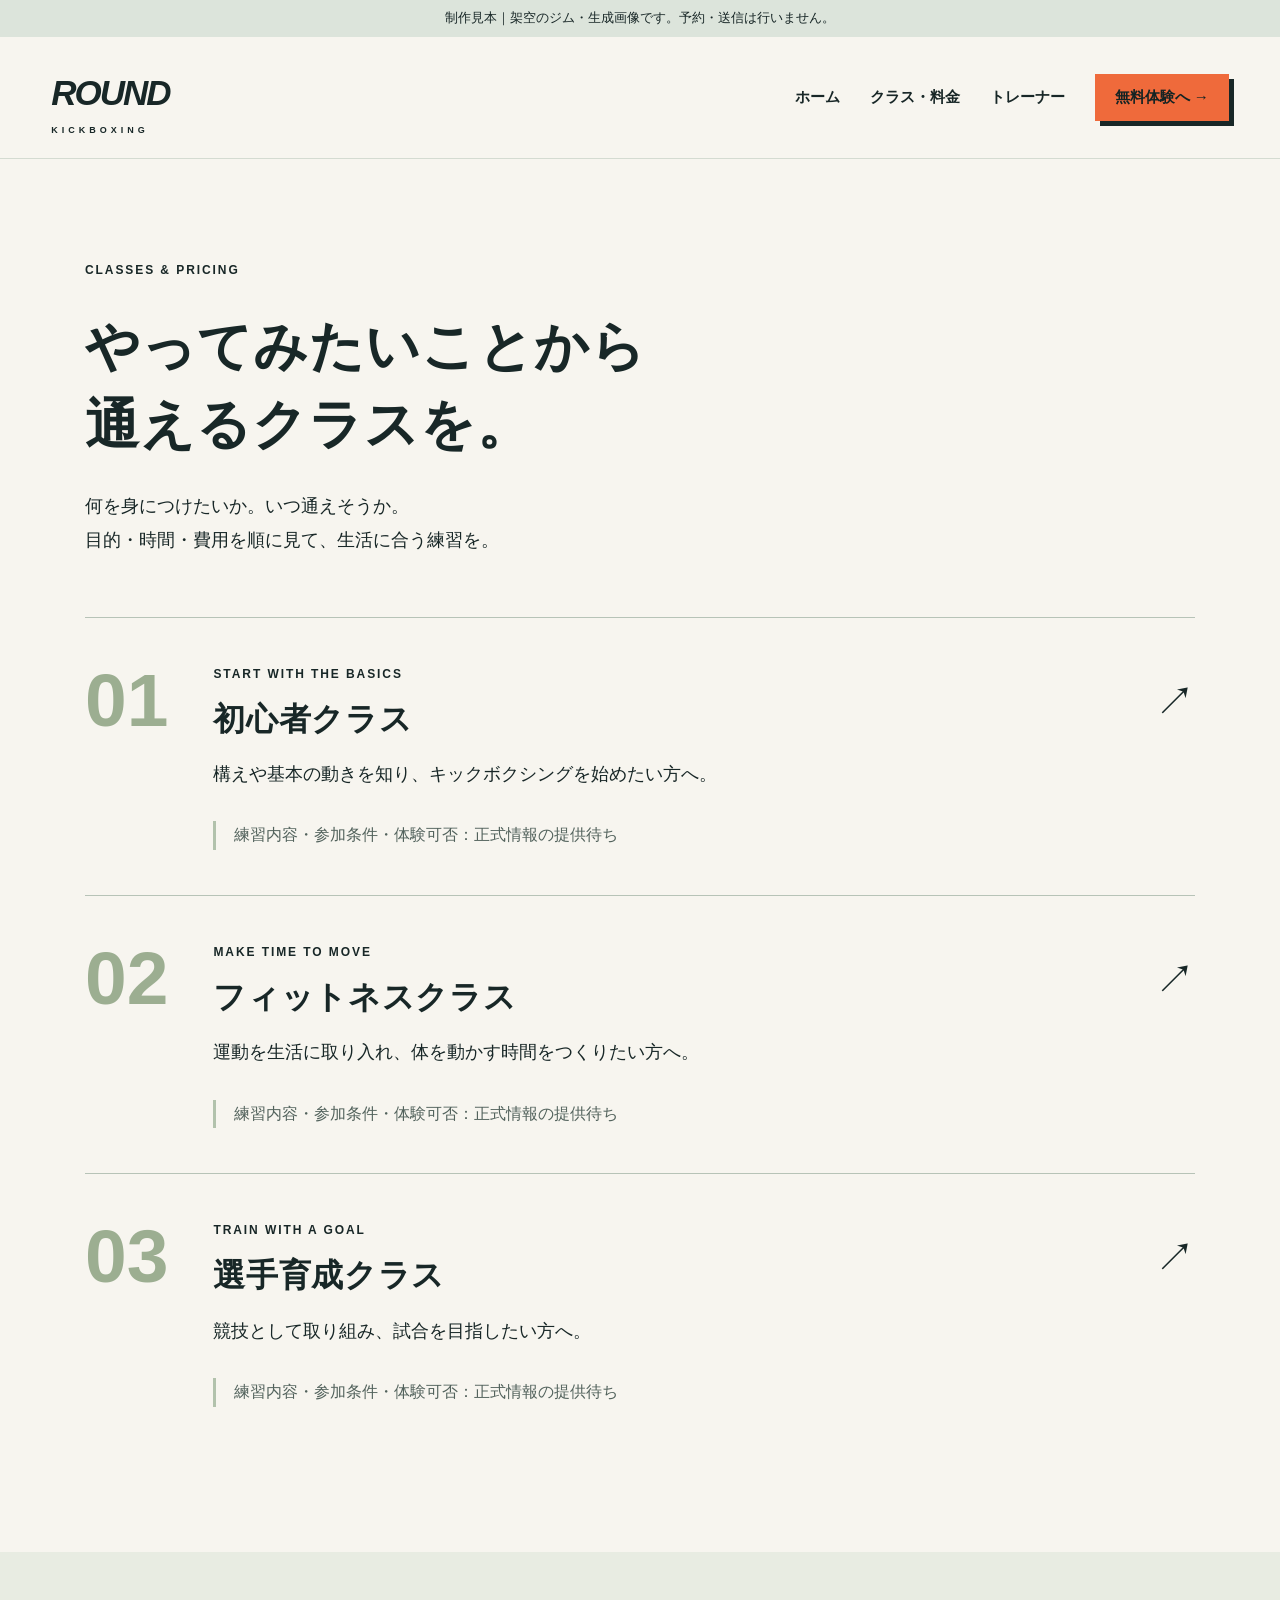
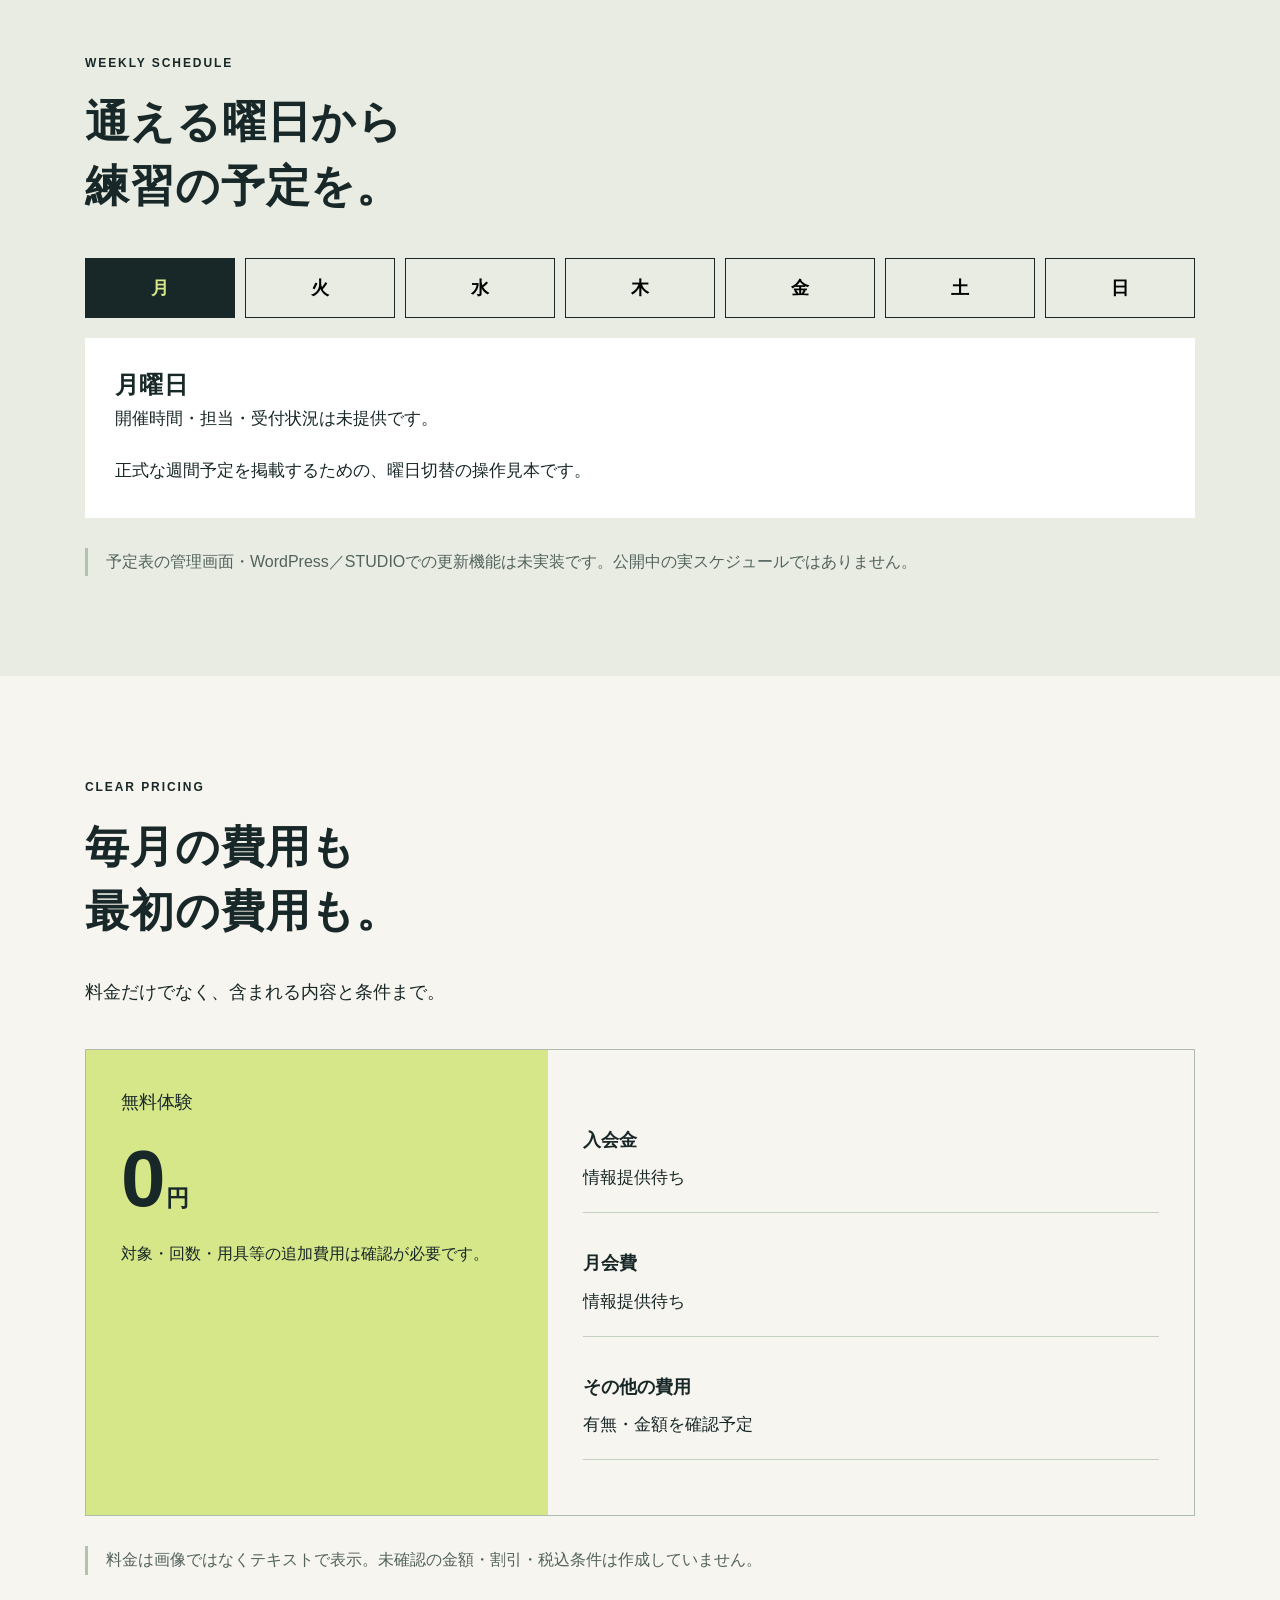
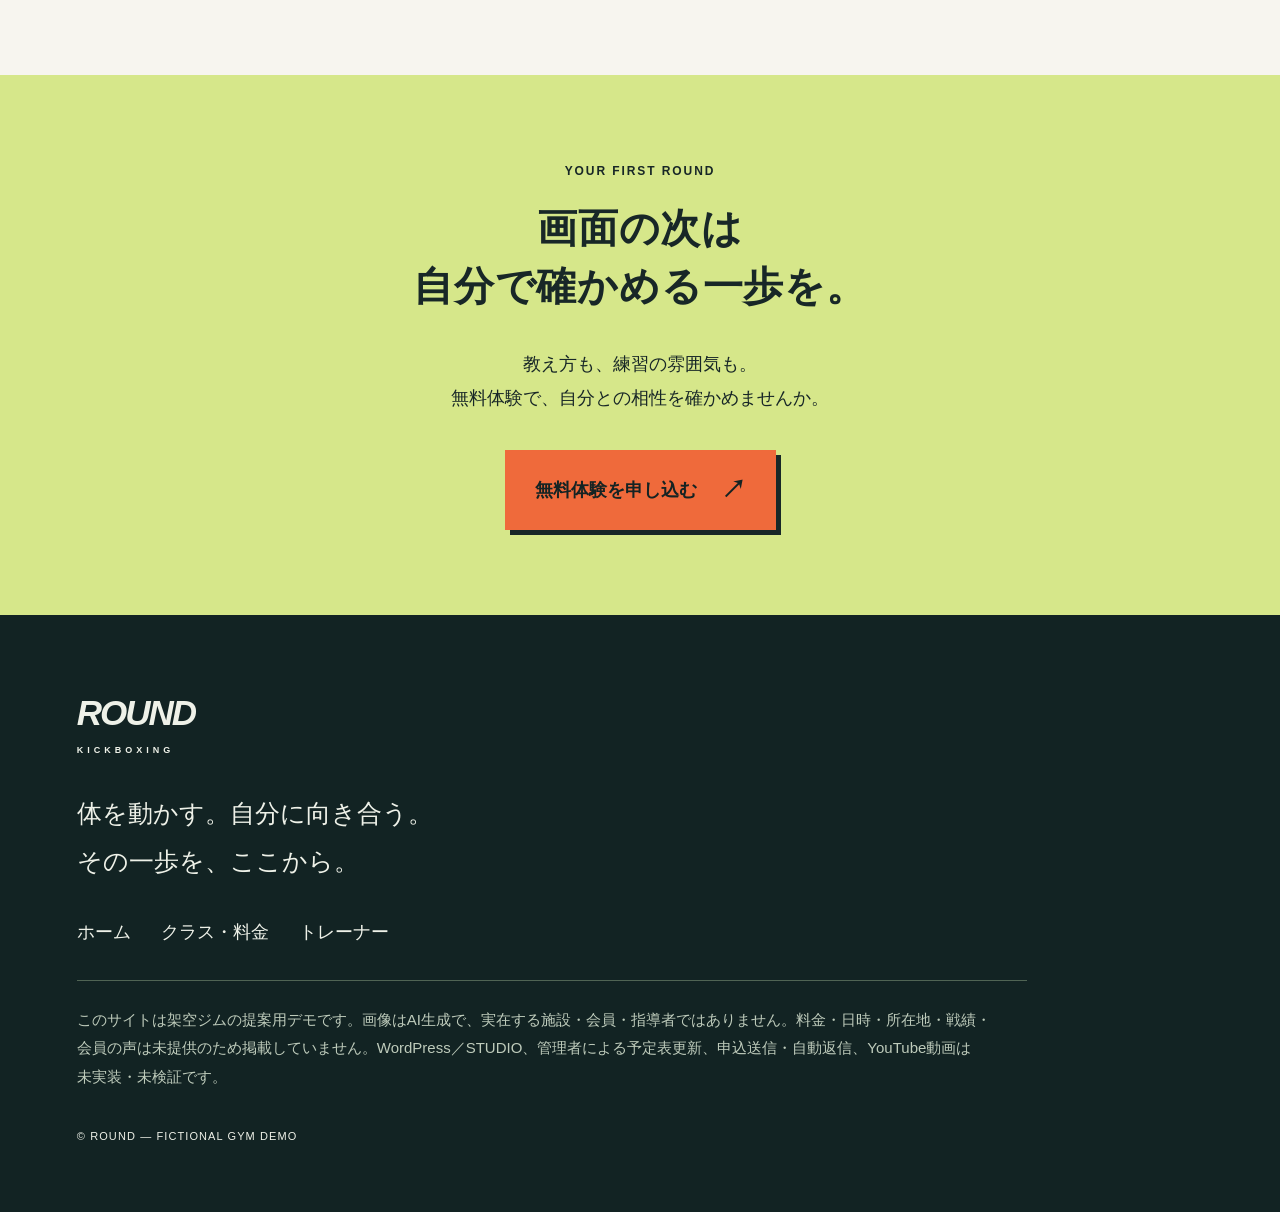
==== classes.html @ 7c8cc468 "Publish fictional ROUND three-page demo" ====
<!DOCTYPE html><html lang="ja"><head><meta charset="utf-8"><meta name="viewport" content="width=device-width,initial-scale=1"><title>クラス・料金｜ROUND 制作見本</title><link rel="stylesheet" href="style.css"><script src="app.js" defer></script></head><body><div class="demo"><span class="phrase">制作見本｜</span><span class="phrase">架空のジム・生成画像です。</span><span class="phrase">予約・送信は行いません。</span></div><header><a class="brand" href="index.html">ROUND<span> KICKBOXING</span></a><button class="menu" aria-expanded="false" aria-controls="nav">メニュー</button><nav id="nav"><a href="index.html">ホーム</a><a href="classes.html">クラス・料金</a><a href="trainers.html">トレーナー</a><a class="button small" href="index.html#trial">無料体験へ →</a></nav></header><main><section class="pagehead wrap"><p class="eyebrow">CLASSES & PRICING</p><h1><span><span class="phrase">やってみたいことから</span></span><span><span class="phrase">通えるクラスを。</span></span></h1><p><span class="phrase">何を身につけたいか。</span><span class="phrase">いつ通えそうか。</span><br><span class="phrase">目的・時間・費用を</span><span class="phrase">順に見て、</span><span class="phrase">生活に合う練習を。</span></p></section><section class="wrap classlist"><article id="beginner"><b>01</b><div><p class="eyebrow">START WITH THE BASICS</p><h2>初心者クラス</h2><p><span class="phrase">構えや基本の動きを知り、</span><span class="phrase">キックボクシングを</span><span class="phrase">始めたい方へ。</span></p><div class="notice">練習内容・参加条件・体験可否：<span class="phrase">正式情報の提供待ち</span></div></div><span class="arrow">↗</span></article><article id="fitness"><b>02</b><div><p class="eyebrow">MAKE TIME TO MOVE</p><h2>フィットネスクラス</h2><p><span class="phrase">運動を生活に取り入れ、</span><span class="phrase">体を動かす時間を</span><span class="phrase">つくりたい方へ。</span></p><div class="notice">練習内容・参加条件・体験可否：<span class="phrase">正式情報の提供待ち</span></div></div><span class="arrow">↗</span></article><article id="athlete"><b>03</b><div><p class="eyebrow">TRAIN WITH A GOAL</p><h2>選手育成クラス</h2><p><span class="phrase">競技として取り組み、</span><span class="phrase">試合を目指したい方へ。</span></p><div class="notice">練習内容・参加条件・体験可否：<span class="phrase">正式情報の提供待ち</span></div></div><span class="arrow">↗</span></article></section><section class="pale" id="schedule"><div class="wrap"><p class="eyebrow">WEEKLY SCHEDULE</p><h2><span>通える曜日から</span><span>練習の予定を。</span></h2><div class="days" role="group" aria-label="曜日を選ぶ"><button type="button" aria-pressed="true" data-day="月">月</button><button type="button" aria-pressed="false" data-day="火">火</button><button type="button" aria-pressed="false" data-day="水">水</button><button type="button" aria-pressed="false" data-day="木">木</button><button type="button" aria-pressed="false" data-day="金">金</button><button type="button" aria-pressed="false" data-day="土">土</button><button type="button" aria-pressed="false" data-day="日">日</button></div><div class="schedule-result" aria-live="polite"><h3 id="day-title">月曜日</h3><p><span class="phrase">開催時間・担当・受付状況は</span><span class="phrase">未提供です。</span></p><p><span class="phrase">正式な週間予定を</span><span class="phrase">掲載するための、</span><span class="phrase">曜日切替の</span><span class="phrase">操作見本です。</span></p></div><p class="notice">予定表の管理画面・WordPress／STUDIOでの更新機能は未実装です。公開中の実スケジュールでは<span class="phrase">ありません。</span></p></div></section><section class="wrap pricing"><p class="eyebrow">CLEAR PRICING</p><h2><span>毎月の費用も</span><span>最初の費用も。</span></h2><p>料金だけでなく、含まれる内容と条件まで。</p><div class="pricegrid"><article class="trialprice"><p>無料体験</p><strong>0<span>円</span></strong><p>対象・回数・用具等の追加費用は確認が必要です。</p></article><article><dl><dt>入会金</dt><dd><span class="phrase">情報提供待ち</span></dd><dt>月会費</dt><dd><span class="phrase">情報提供待ち</span></dd><dt>その他の費用</dt><dd>有無・金額を確認予定</dd></dl></article></div><p class="notice">料金は画像ではなくテキストで表示。未確認の金額・割引・税込条件は作成していません。</p></section><section class="cta"><p class="eyebrow">YOUR FIRST ROUND</p><h2><span><span class="phrase">画面の次は</span></span><span><span class="phrase">自分で確かめる一歩を。</span></span></h2><p>教え方も、練習の雰囲気も。<br><span class="phrase">無料体験で、</span><span class="phrase">自分との相性を</span><span class="phrase">確かめませんか。</span></p><a class="button" href="index.html#trial"><span class="phrase">無料体験を申し込む</span> <b>↗</b></a></section></main><footer><a class="brand" href="index.html">ROUND<span> KICKBOXING</span></a><p>体を動かす。自分に向き合う。<br>その一歩を、ここから。</p><div class="footlinks"><a href="index.html">ホーム</a><a href="classes.html">クラス・料金</a><a href="trainers.html">トレーナー</a></div><aside>このサイトは架空ジムの提案用デモです。画像はAI生成で、実在する施設・会員・指導者では<span class="phrase">ありません。</span>料金・日時・所在地・戦績・会員の声は未提供のため掲載していません。WordPress／STUDIO、管理者による予定表更新、申込送信・自動返信、YouTube動画は未実装・未検証です。</aside><small>© ROUND — FICTIONAL GYM DEMO</small></footer></body></html>
---- style.css ----
:root{--ink:#182727;--paper:#f7f5ef;--orange:#ef6a3b;--lime:#d6e78a;--muted:#596767}*{box-sizing:border-box}html{scroll-behavior:smooth;scroll-padding-top:35px}body{margin:0;background:var(--paper);color:var(--ink);font-family:'Noto Sans JP','Yu Gothic',sans-serif;font-size:18px;line-height:1.9}a{color:inherit;text-decoration:none}button,input,select,textarea{font:inherit}button,a{touch-action:manipulation}button{cursor:pointer}a:focus-visible,button:focus-visible{outline:3px solid var(--orange);outline-offset:5px}img{display:block;max-width:100%}figure{margin:0}h1,h2,h3,p{margin:0}p+p{margin-top:20px}h1,h2,h3{line-height:1.45;letter-spacing:.02em}h1 span,h2 span{display:inline-block}h2{font-size:44px;margin:16px 0 32px}h2>span{display:block}h3{font-size:24px}.wrap{max-width:1200px;margin:auto;padding:100px 45px}.eyebrow{font-size:12px;letter-spacing:.16em;font-weight:800}.demo{background:#dce4db;text-align:center;font-size:13px;padding:8px 18px;line-height:1.6}header{display:flex;align-items:center;justify-content:space-between;padding:23px 4%;gap:20px;border-bottom:1px solid #d4dbd1}.brand{font-family:Arial,sans-serif;font-size:35px;font-weight:900;font-style:italic;letter-spacing:-2px;white-space:nowrap}.brand span{display:block;font-size:9px;font-style:normal;letter-spacing:4px;line-height:1}nav{display:flex;gap:30px;align-items:center;font-size:15px;font-weight:bold}.menu{display:none}.button{display:inline-flex;justify-content:space-between;align-items:center;gap:24px;background:var(--orange);color:#142323;border:0;padding:21px 30px;font-size:18px;line-height:1.5;font-weight:bold;box-shadow:5px 5px 0 var(--ink);transition:transform .2s,box-shadow .2s}.button:hover{transform:translate(3px,3px);box-shadow:2px 2px 0 var(--ink)}.button.small{padding:12px 20px;font-size:15px}.button b{font-size:25px}.textlink{display:inline-block;border-bottom:1px solid;padding:15px 0;font-weight:bold}.hero{display:grid;grid-template-columns:47% 53%;min-height:680px}.hero-copy{padding:70px 8% 55px 10%}.hero h1{font-size:64px;line-height:1.35;margin:20px 0 25px;letter-spacing:-.035em}.hero h1 em{font-style:normal;color:var(--orange)}.hero p:not(.eyebrow){font-size:18px;margin-bottom:28px}.hero p span{display:inline-block}.hero .textlink{font-size:16px;display:table;margin-top:18px}.hero figure{position:relative;overflow:hidden;align-self:stretch}.hero img{height:100%;width:100%;object-fit:cover;object-position:48% center;animation:reveal 1.2s both}.hero figcaption{position:absolute;right:20px;bottom:15px;color:#fff;text-shadow:0 1px 3px #000;font-size:10px;letter-spacing:.1em}.roundlabel{position:absolute;left:25px;bottom:35px;background:var(--lime);width:140px;height:140px;border-radius:50%;display:flex;justify-content:center;align-items:center;gap:8px;font-size:50px;font-weight:900;transform:rotate(-10deg)}.roundlabel span{font-size:11px;line-height:1.4}.hit{animation:punch .6s both}.kick{animation:punch .6s .2s both}.ticker{overflow:hidden;display:flex;gap:35px;background:var(--ink);color:var(--lime);font-family:Arial;font-size:25px;font-weight:900;font-style:italic;white-space:nowrap;padding:18px 0}.ticker span{animation:slide 20s linear infinite}.introgrid{display:grid;grid-template-columns:40% 60%;gap:20px}.steps a{display:flex;gap:25px;border-bottom:1px solid #bdc8bf;padding:25px 0}.steps a>b{font-size:40px;line-height:1.2;color:#6a7971}.steps a>span{margin-left:auto}.steps p{font-size:16px;margin-top:10px}.dark{background:var(--ink);color:var(--paper)}.dark .eyebrow{color:var(--lime)}.cards{display:grid;grid-template-columns:repeat(3,1fr);gap:25px;margin-top:45px}.cards>a{position:relative;border-top:1px solid #5a6e65;padding:35px 0;overflow:hidden}.cards h3{font-size:34px;margin:30px 0 20px}.cards p{font-size:17px}.cards strong{display:inline-block;margin-top:35px;color:var(--lime);font-size:17px}.num{position:absolute;right:0;top:10px;font-size:80px;font-weight:900;color:#344743;line-height:1}.cards .eyebrow{position:relative}.cards a:hover .num{transform:translateX(-15px);color:#637446}.num{transition:.4s}.coachfeature{display:grid;grid-template-columns:56% 44%;gap:45px;align-items:center}.coachfeature img{width:100%;height:520px;object-fit:cover;object-position:50% center}.coachfeature h2{font-size:38px}.flow{display:grid;grid-template-columns:repeat(3,1fr);gap:35px;position:relative}.flow:before{content:'';position:absolute;top:32px;width:100%;height:2px;background:var(--orange);transform:scaleX(0);transform-origin:left;transition:transform 1s}.flow.active:before{transform:scaleX(1)}.flow article{position:relative}.flow b{display:inline-flex;background:var(--paper);border:2px solid var(--orange);width:64px;height:64px;align-items:center;justify-content:center;border-radius:50%;font-size:22px}.flow h3{margin:25px 0 15px}.flow p{font-size:18px}.notice{font-size:16px;color:#52625c;line-height:1.8;border-left:3px solid #b2c2ac;padding-left:18px;margin-top:30px}.pale{background:#e8ece2}details{border-bottom:1px solid #bac7b8;padding:25px 0}summary{font-weight:bold;font-size:20px;cursor:pointer}details p{font-size:18px;padding:22px 0 0}.pending{margin:35px 0;padding:28px;border:1px dashed #9ba996;line-height:1.9}.pending p{font-size:17px}.trial{display:grid;grid-template-columns:1fr 1fr;gap:70px}.trial form{padding:35px;background:#fff;border:1px solid #dbe1d7}label{display:block;font-size:16px;font-weight:bold;margin-bottom:22px}input,select,textarea{display:block;width:100%;padding:12px;border:1px solid #a5b2a4;background:#fafbf7;margin-top:8px;font-size:18px;border-radius:0}form .button{width:100%}#confirmation{margin-top:25px;padding:25px;background:#e4ecd4;font-size:18px;overflow-wrap:anywhere}.pagehead{padding-bottom:60px}.pagehead h1{font-size:54px;margin:25px 0}.pagehead h1 span{display:block}.classlist{padding-top:0}.classlist article{display:flex;gap:45px;padding:45px 0;border-top:1px solid #b7c3b7}.classlist article>b{font-size:75px;font-weight:900;line-height:1;color:#9cae91}.classlist h2{font-size:32px;margin:10px 0 15px}.arrow{margin-left:auto;font-size:40px}.days{display:flex;gap:10px;flex-wrap:wrap;margin-top:40px}.days button{flex:1;min-width:45px;border:1px solid var(--ink);background:transparent;padding:12px;font-weight:bold}.days button[aria-pressed=true]{background:var(--ink);color:var(--lime)}.schedule-result{padding:30px;background:#fff;margin-top:20px}.schedule-result p{font-size:17px}.pricegrid{display:grid;grid-template-columns:1fr 1.4fr;margin-top:40px;border:1px solid #aebcad}.pricegrid article{padding:35px}.trialprice{background:var(--lime)}.trialprice strong{font-size:80px;line-height:1.5}.trialprice strong span{font-size:23px}.trialprice p:last-child{font-size:16px}dl{margin:20px 0}dt{font-weight:bold;padding-top:18px}dd{margin:5px 0 15px;border-bottom:1px solid #c6d0bf;padding-bottom:18px;font-size:17px}.profile{display:grid;grid-template-columns:1fr 1fr;gap:55px;padding-top:0}.profile img{width:100%;height:540px;object-fit:cover;object-position:28% center}.profile figcaption{font-size:14px;line-height:1.7;margin-top:12px}.profile h2{font-size:37px}.teachgrid{display:grid;grid-template-columns:repeat(3,1fr);gap:35px;margin:40px 0}.teachgrid b{font-size:12px;color:var(--lime);letter-spacing:.1em}.teachgrid h3{font-size:23px;margin:20px 0}.teachgrid p{font-size:17px}.video-pending{border:1px solid #66796d;padding:35px;display:flex;gap:35px;align-items:center}.video-pending>span{font-size:45px;color:#85977e}.video-pending p{font-size:16px;margin-top:10px}.cta{text-align:center;background:var(--lime);padding:85px 25px}.cta .button{margin-top:35px}.cta h2{font-size:40px}footer{padding:65px 6%;background:#122323;color:#eef1e8}footer>p{margin-top:35px;font-size:25px}.footlinks{display:flex;gap:30px;flex-wrap:wrap;margin:30px 0}footer aside{font-size:15px;max-width:950px;color:#becbbb;border-top:1px solid #506454;padding-top:25px}footer small{display:block;font-size:11px;letter-spacing:.1em;margin-top:35px}@keyframes punch{from{opacity:0;transform:translateX(-25px)}to{opacity:1;transform:none}}@keyframes reveal{from{clip-path:inset(0 0 0 100%)}to{clip-path:inset(0)}}@keyframes slide{to{transform:translateX(-100%)}}
@media(max-width:800px){body{font-size:18px}.demo{font-size:12px;padding:7px 12px}header{padding:20px 6%;position:relative}.brand{font-size:30px}.menu{display:block;border:1px solid;padding:8px 12px;background:transparent;font-size:15px}nav{display:none;position:absolute;top:100%;left:0;right:0;background:var(--paper);padding:25px;z-index:20;box-shadow:0 12px 15px #0002}nav.open{display:flex;flex-direction:column;align-items:stretch}.wrap{padding:65px 6%}h2{font-size:29px;margin-bottom:25px}h3{font-size:22px}.hero{display:flex;flex-direction:column}.hero-copy{padding:45px 6%}.hero h1{font-size:45px;margin:18px 0 25px}.hero p:not(.eyebrow){font-size:18px}.hero figure{height:350px}.hero img{object-position:50% center}.roundlabel{width:105px;height:105px;font-size:36px;bottom:25px;left:18px}.roundlabel span{font-size:9px}.hero figcaption{font-size:9px}.button{font-size:18px;padding:18px 23px}.ticker{font-size:20px}.introgrid{display:block}.steps{margin-top:30px}.steps a{gap:18px}.steps a>b{font-size:32px}.steps p{font-size:17px}.cards{display:block}.cards>a{display:block;padding:30px 0}.cards h3{font-size:32px;margin:20px 0}.cards p{font-size:18px}.cards strong{margin-top:20px}.coachfeature{display:flex;flex-direction:column;gap:30px}.coachfeature img{height:340px}.coachfeature h2{font-size:30px}.coachfeature>div{width:100%}.flow{display:block;padding-left:0}.flow:before{top:0;bottom:0;left:27px;width:2px;height:100%;transform:scaleY(0);transform-origin:top}.flow.active:before{transform:scaleY(1)}.flow article{padding-left:80px;padding-bottom:30px;min-height:160px}.flow b{position:absolute;left:0;top:0;width:56px;height:56px}.flow h3{padding-top:5px;margin:0 0 12px}.notice{font-size:16px}.trial{display:block}.trial form{margin-top:35px;padding:23px}.trial h2{font-size:31px}summary{font-size:19px}.pending{padding:22px}.pagehead h1{font-size:34px;line-height:1.6}.pagehead{padding-bottom:40px}.classlist article{gap:20px;flex-wrap:wrap}.classlist article>b{font-size:50px}.classlist article>div{width:100%}.classlist .arrow{display:none}.classlist h2{font-size:28px}.days{gap:6px}.days button{padding:10px 8px;min-width:34px}.schedule-result{padding:23px}.pricegrid{display:block}.pricegrid article{padding:25px}.profile{display:block}.profile img{height:390px}.profile>div{margin-top:40px}.profile h2{font-size:30px}.teachgrid{display:block}.teachgrid article{border-top:1px solid #4a5f52;padding:25px 0}.teachgrid h3{font-size:23px}.teachgrid p{font-size:18px}.video-pending{padding:22px;gap:20px;align-items:start}.video-pending>span{font-size:25px}.video-pending h3{font-size:22px}.cta h2{font-size:29px}.cta p{font-size:18px}.cta{padding:65px 6%}footer{padding:50px 6%}.footlinks{font-size:16px;gap:18px}footer aside{font-size:16px}.eyebrow{font-size:11px}}@media(prefers-reduced-motion:reduce){html{scroll-behavior:auto}*,*:before,*:after{animation:none!important;transition:none!important}.flow:before{transform:none}.hero img{clip-path:none}}
.phrase{display:inline-block;max-width:100%}p,aside,summary{word-break:auto-phrase}h1,h2,h3{word-break:auto-phrase}@media(max-width:800px){.intro h2>span:first-child{display:inline}.intro h2{max-width:100%}.hero .button{padding-left:20px;padding-right:20px}.pagehead h1{font-size:32px}.pagehead h1 .phrase{display:inline-block}.steps h3{font-size:21px}}
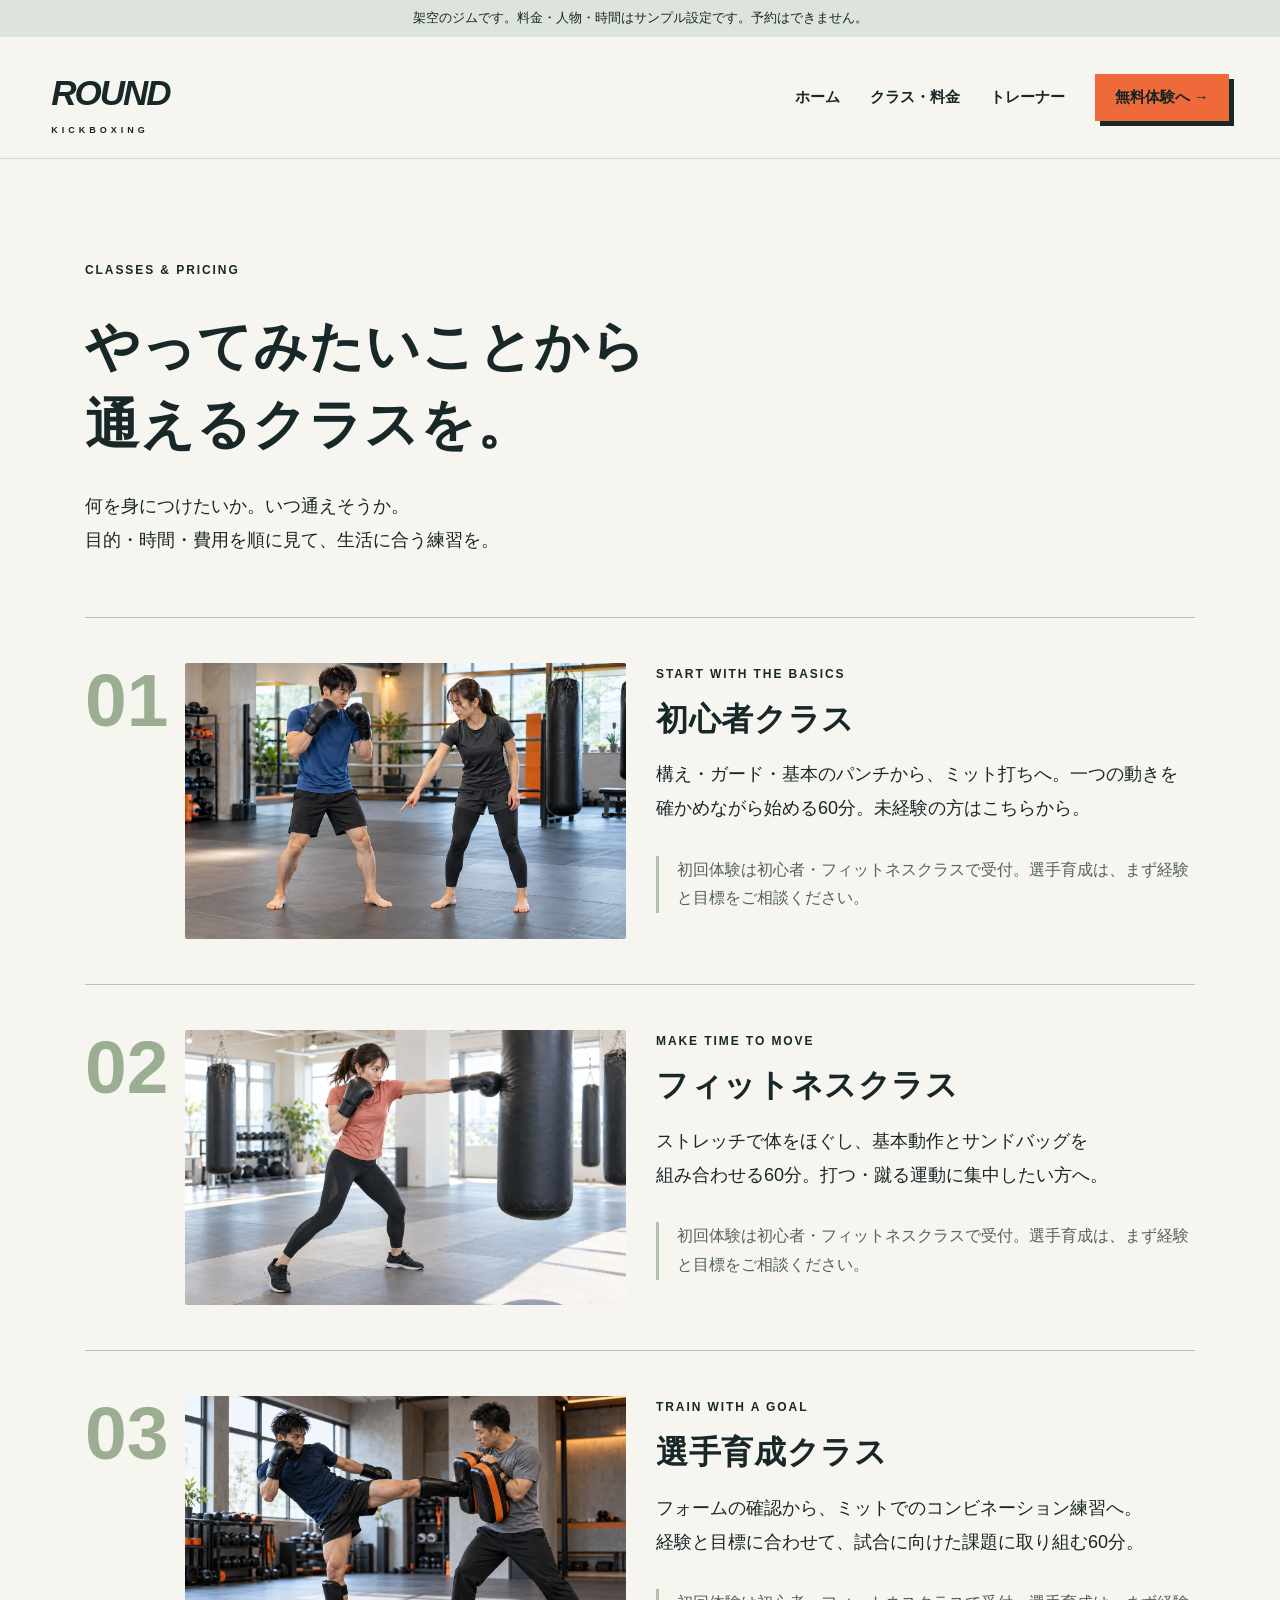
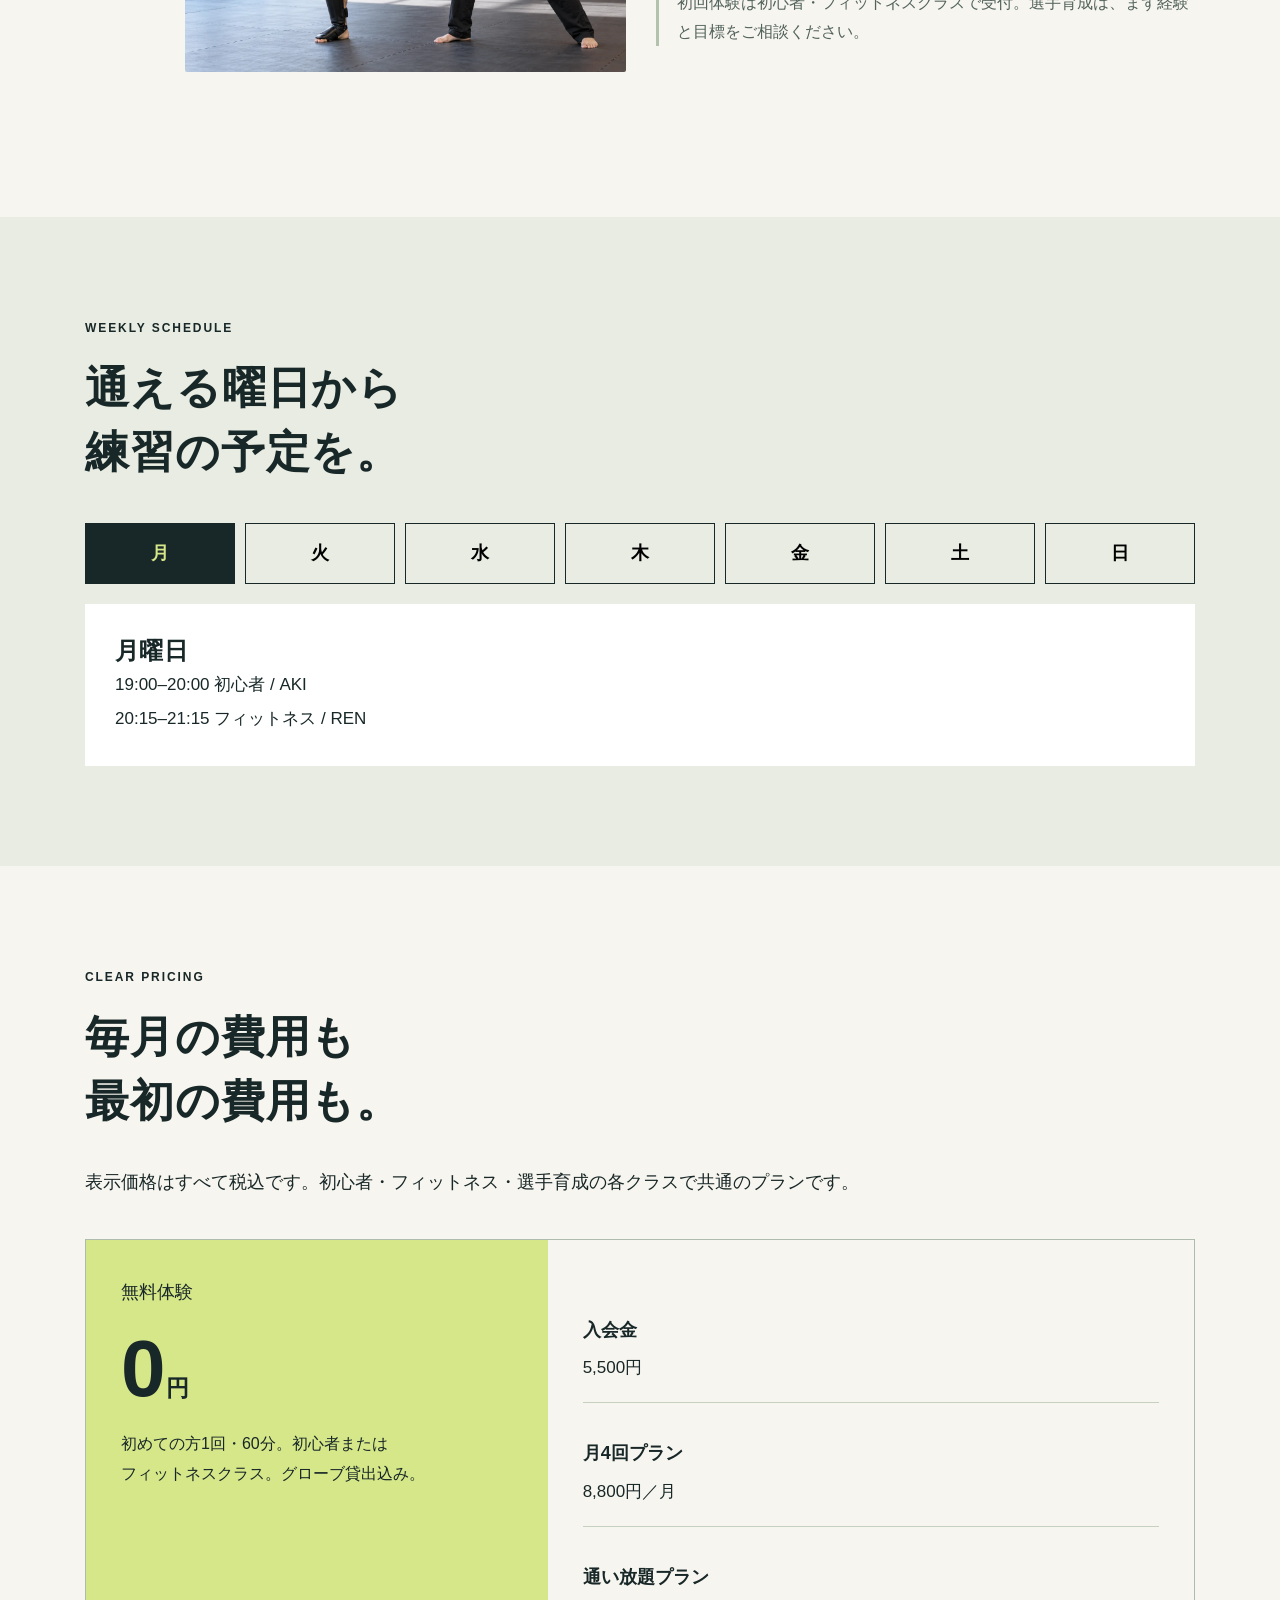
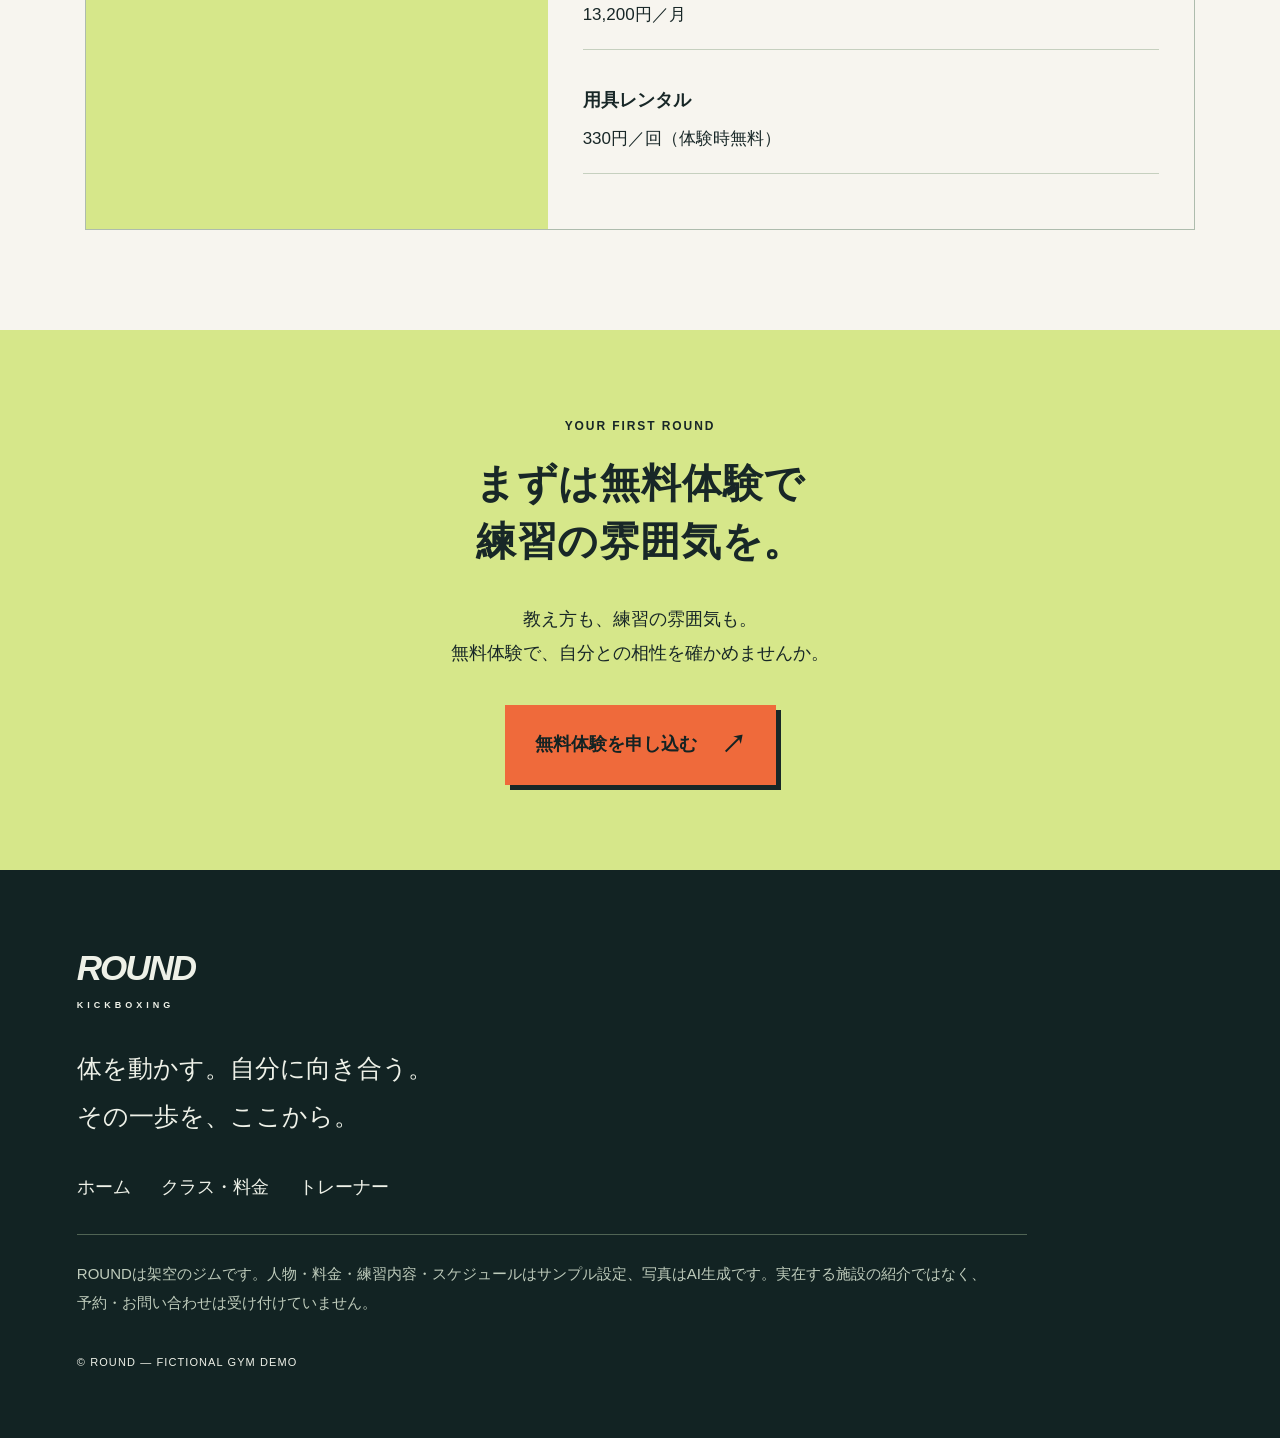
==== commit 7a1b9634: "Refine visitor copy, consistent FAQ, sample details and unique photos" ====
--- a/classes.html
+++ b/classes.html
@@ -1 +1 @@
-<!DOCTYPE html><html lang="ja"><head><meta charset="utf-8"><meta name="viewport" content="width=device-width,initial-scale=1"><title>クラス・料金｜ROUND 制作見本</title><link rel="stylesheet" href="style.css"><script src="app.js" defer></script></head><body><div class="demo"><span class="phrase">制作見本｜</span><span class="phrase">架空のジム・生成画像です。</span><span class="phrase">予約・送信は行いません。</span></div><header><a class="brand" href="index.html">ROUND<span> KICKBOXING</span></a><button class="menu" aria-expanded="false" aria-controls="nav">メニュー</button><nav id="nav"><a href="index.html">ホーム</a><a href="classes.html">クラス・料金</a><a href="trainers.html">トレーナー</a><a class="button small" href="index.html#trial">無料体験へ →</a></nav></header><main><section class="pagehead wrap"><p class="eyebrow">CLASSES & PRICING</p><h1><span><span class="phrase">やってみたいことから</span></span><span><span class="phrase">通えるクラスを。</span></span></h1><p><span class="phrase">何を身につけたいか。</span><span class="phrase">いつ通えそうか。</span><br><span class="phrase">目的・時間・費用を</span><span class="phrase">順に見て、</span><span class="phrase">生活に合う練習を。</span></p></section><section class="wrap classlist"><article id="beginner"><b>01</b><div><p class="eyebrow">START WITH THE BASICS</p><h2>初心者クラス</h2><p><span class="phrase">構えや基本の動きを知り、</span><span class="phrase">キックボクシングを</span><span class="phrase">始めたい方へ。</span></p><div class="notice">練習内容・参加条件・体験可否：<span class="phrase">正式情報の提供待ち</span></div></div><span class="arrow">↗</span></article><article id="fitness"><b>02</b><div><p class="eyebrow">MAKE TIME TO MOVE</p><h2>フィットネスクラス</h2><p><span class="phrase">運動を生活に取り入れ、</span><span class="phrase">体を動かす時間を</span><span class="phrase">つくりたい方へ。</span></p><div class="notice">練習内容・参加条件・体験可否：<span class="phrase">正式情報の提供待ち</span></div></div><span class="arrow">↗</span></article><article id="athlete"><b>03</b><div><p class="eyebrow">TRAIN WITH A GOAL</p><h2>選手育成クラス</h2><p><span class="phrase">競技として取り組み、</span><span class="phrase">試合を目指したい方へ。</span></p><div class="notice">練習内容・参加条件・体験可否：<span class="phrase">正式情報の提供待ち</span></div></div><span class="arrow">↗</span></article></section><section class="pale" id="schedule"><div class="wrap"><p class="eyebrow">WEEKLY SCHEDULE</p><h2><span>通える曜日から</span><span>練習の予定を。</span></h2><div class="days" role="group" aria-label="曜日を選ぶ"><button type="button" aria-pressed="true" data-day="月">月</button><button type="button" aria-pressed="false" data-day="火">火</button><button type="button" aria-pressed="false" data-day="水">水</button><button type="button" aria-pressed="false" data-day="木">木</button><button type="button" aria-pressed="false" data-day="金">金</button><button type="button" aria-pressed="false" data-day="土">土</button><button type="button" aria-pressed="false" data-day="日">日</button></div><div class="schedule-result" aria-live="polite"><h3 id="day-title">月曜日</h3><p><span class="phrase">開催時間・担当・受付状況は</span><span class="phrase">未提供です。</span></p><p><span class="phrase">正式な週間予定を</span><span class="phrase">掲載するための、</span><span class="phrase">曜日切替の</span><span class="phrase">操作見本です。</span></p></div><p class="notice">予定表の管理画面・WordPress／STUDIOでの更新機能は未実装です。公開中の実スケジュールでは<span class="phrase">ありません。</span></p></div></section><section class="wrap pricing"><p class="eyebrow">CLEAR PRICING</p><h2><span>毎月の費用も</span><span>最初の費用も。</span></h2><p>料金だけでなく、含まれる内容と条件まで。</p><div class="pricegrid"><article class="trialprice"><p>無料体験</p><strong>0<span>円</span></strong><p>対象・回数・用具等の追加費用は確認が必要です。</p></article><article><dl><dt>入会金</dt><dd><span class="phrase">情報提供待ち</span></dd><dt>月会費</dt><dd><span class="phrase">情報提供待ち</span></dd><dt>その他の費用</dt><dd>有無・金額を確認予定</dd></dl></article></div><p class="notice">料金は画像ではなくテキストで表示。未確認の金額・割引・税込条件は作成していません。</p></section><section class="cta"><p class="eyebrow">YOUR FIRST ROUND</p><h2><span><span class="phrase">画面の次は</span></span><span><span class="phrase">自分で確かめる一歩を。</span></span></h2><p>教え方も、練習の雰囲気も。<br><span class="phrase">無料体験で、</span><span class="phrase">自分との相性を</span><span class="phrase">確かめませんか。</span></p><a class="button" href="index.html#trial"><span class="phrase">無料体験を申し込む</span> <b>↗</b></a></section></main><footer><a class="brand" href="index.html">ROUND<span> KICKBOXING</span></a><p>体を動かす。自分に向き合う。<br>その一歩を、ここから。</p><div class="footlinks"><a href="index.html">ホーム</a><a href="classes.html">クラス・料金</a><a href="trainers.html">トレーナー</a></div><aside>このサイトは架空ジムの提案用デモです。画像はAI生成で、実在する施設・会員・指導者では<span class="phrase">ありません。</span>料金・日時・所在地・戦績・会員の声は未提供のため掲載していません。WordPress／STUDIO、管理者による予定表更新、申込送信・自動返信、YouTube動画は未実装・未検証です。</aside><small>© ROUND — FICTIONAL GYM DEMO</small></footer></body></html>+<!DOCTYPE html><html lang="ja"><head><meta charset="utf-8"><meta name="viewport" content="width=device-width,initial-scale=1"><title>クラス・料金｜ROUND</title><link rel="stylesheet" href="style.css"><script src="app.js" defer></script></head><body><div class="demo">架空のジムです。料金・人物・時間はサンプル設定です。予約はできません。</div><header><a class="brand" href="index.html">ROUND<span> KICKBOXING</span></a><button class="menu" aria-expanded="false" aria-controls="nav">メニュー</button><nav id="nav"><a href="index.html">ホーム</a><a href="classes.html">クラス・料金</a><a href="trainers.html">トレーナー</a><a class="button small" href="index.html#trial">無料体験へ →</a></nav></header><main><section class="pagehead wrap"><p class="eyebrow">CLASSES & PRICING</p><h1><span><span class="phrase">やってみたいことから</span></span><span><span class="phrase">通えるクラスを。</span></span></h1><p><span class="phrase">何を身につけたいか。</span><span class="phrase">いつ通えそうか。</span><br><span class="phrase">目的・時間・費用を</span><span class="phrase">順に見て、</span><span class="phrase">生活に合う練習を。</span></p></section><section class="wrap classlist"><article id="beginner"><b>01</b><img class="class-photo" src="class-beginner.webp" loading="lazy" alt="初心者クラスの練習を表した生成イメージ"><div><p class="eyebrow">START WITH THE BASICS</p><h2>初心者クラス</h2><p>構え・ガード・基本のパンチから、ミット打ちへ。一つの動きを確かめながら始める60分。未経験の方はこちらから。</p><div class="notice">初回体験は初心者・フィットネスクラスで受付。選手育成は、まず経験と目標をご相談ください。</div></div><span class="arrow">↗</span></article><article id="fitness"><b>02</b><img class="class-photo" src="class-fitness.webp" loading="lazy" alt="フィットネスクラスの練習を表した生成イメージ"><div><p class="eyebrow">MAKE TIME TO MOVE</p><h2>フィットネスクラス</h2><p>ストレッチで体をほぐし、基本動作とサンドバッグを組み合わせる60分。打つ・蹴る運動に集中したい方へ。</p><div class="notice">初回体験は初心者・フィットネスクラスで受付。選手育成は、まず経験と目標をご相談ください。</div></div><span class="arrow">↗</span></article><article id="athlete"><b>03</b><img class="class-photo" src="class-athlete.webp" loading="lazy" alt="選手育成クラスの練習を表した生成イメージ"><div><p class="eyebrow">TRAIN WITH A GOAL</p><h2>選手育成クラス</h2><p>フォームの確認から、ミットでのコンビネーション練習へ。経験と目標に合わせて、試合に向けた課題に取り組む60分。</p><div class="notice">初回体験は初心者・フィットネスクラスで受付。選手育成は、まず経験と目標をご相談ください。</div></div><span class="arrow">↗</span></article></section><section class="pale" id="schedule"><div class="wrap"><p class="eyebrow">WEEKLY SCHEDULE</p><h2><span>通える曜日から</span><span>練習の予定を。</span></h2><div class="days" role="group" aria-label="曜日を選ぶ"><button type="button" aria-pressed="true" data-day="月">月</button><button type="button" aria-pressed="false" data-day="火">火</button><button type="button" aria-pressed="false" data-day="水">水</button><button type="button" aria-pressed="false" data-day="木">木</button><button type="button" aria-pressed="false" data-day="金">金</button><button type="button" aria-pressed="false" data-day="土">土</button><button type="button" aria-pressed="false" data-day="日">日</button></div><div class="schedule-result" aria-live="polite"><h3 id="day-title">月曜日</h3><p id="schedule-content">19:00–20:00 初心者 / AKI<br>20:15–21:15 フィットネス / REN</p></div></div></section><section class="wrap pricing"><p class="eyebrow">CLEAR PRICING</p><h2><span>毎月の費用も</span><span>最初の費用も。</span></h2><p>表示価格はすべて税込です。初心者・フィットネス・選手育成の各クラスで共通のプランです。</p><div class="pricegrid"><article class="trialprice"><p>無料体験</p><strong>0<span>円</span></strong><p>初めての方1回・60分。初心者またはフィットネスクラス。グローブ貸出込み。</p></article><article><dl><dt>入会金</dt><dd>5,500円</dd><dt>月4回プラン</dt><dd>8,800円／月</dd><dt>通い放題プラン</dt><dd>13,200円／月</dd><dt>用具レンタル</dt><dd>330円／回（体験時無料）</dd></dl></article></div></section><section class="cta"><p class="eyebrow">YOUR FIRST ROUND</p><h2><span>まずは無料体験で</span><span>練習の雰囲気を。</span></h2><p>教え方も、練習の雰囲気も。<br><span class="phrase">無料体験で、</span><span class="phrase">自分との相性を</span><span class="phrase">確かめませんか。</span></p><a class="button" href="index.html#trial"><span class="phrase">無料体験を申し込む</span> <b>↗</b></a></section></main><footer><a class="brand" href="index.html">ROUND<span> KICKBOXING</span></a><p>体を動かす。自分に向き合う。<br>その一歩を、ここから。</p><div class="footlinks"><a href="index.html">ホーム</a><a href="classes.html">クラス・料金</a><a href="trainers.html">トレーナー</a></div><aside>ROUNDは架空のジムです。人物・料金・練習内容・スケジュールはサンプル設定、写真はAI生成です。実在する施設の紹介ではなく、予約・お問い合わせは受け付けていません。</aside><small>© ROUND — FICTIONAL GYM DEMO</small></footer></body></html>
--- a/style.css
+++ b/style.css
@@ -1,3 +1,9 @@
 :root{--ink:#182727;--paper:#f7f5ef;--orange:#ef6a3b;--lime:#d6e78a;--muted:#596767}*{box-sizing:border-box}html{scroll-behavior:smooth;scroll-padding-top:35px}body{margin:0;background:var(--paper);color:var(--ink);font-family:'Noto Sans JP','Yu Gothic',sans-serif;font-size:18px;line-height:1.9}a{color:inherit;text-decoration:none}button,input,select,textarea{font:inherit}button,a{touch-action:manipulation}button{cursor:pointer}a:focus-visible,button:focus-visible{outline:3px solid var(--orange);outline-offset:5px}img{display:block;max-width:100%}figure{margin:0}h1,h2,h3,p{margin:0}p+p{margin-top:20px}h1,h2,h3{line-height:1.45;letter-spacing:.02em}h1 span,h2 span{display:inline-block}h2{font-size:44px;margin:16px 0 32px}h2>span{display:block}h3{font-size:24px}.wrap{max-width:1200px;margin:auto;padding:100px 45px}.eyebrow{font-size:12px;letter-spacing:.16em;font-weight:800}.demo{background:#dce4db;text-align:center;font-size:13px;padding:8px 18px;line-height:1.6}header{display:flex;align-items:center;justify-content:space-between;padding:23px 4%;gap:20px;border-bottom:1px solid #d4dbd1}.brand{font-family:Arial,sans-serif;font-size:35px;font-weight:900;font-style:italic;letter-spacing:-2px;white-space:nowrap}.brand span{display:block;font-size:9px;font-style:normal;letter-spacing:4px;line-height:1}nav{display:flex;gap:30px;align-items:center;font-size:15px;font-weight:bold}.menu{display:none}.button{display:inline-flex;justify-content:space-between;align-items:center;gap:24px;background:var(--orange);color:#142323;border:0;padding:21px 30px;font-size:18px;line-height:1.5;font-weight:bold;box-shadow:5px 5px 0 var(--ink);transition:transform .2s,box-shadow .2s}.button:hover{transform:translate(3px,3px);box-shadow:2px 2px 0 var(--ink)}.button.small{padding:12px 20px;font-size:15px}.button b{font-size:25px}.textlink{display:inline-block;border-bottom:1px solid;padding:15px 0;font-weight:bold}.hero{display:grid;grid-template-columns:47% 53%;min-height:680px}.hero-copy{padding:70px 8% 55px 10%}.hero h1{font-size:64px;line-height:1.35;margin:20px 0 25px;letter-spacing:-.035em}.hero h1 em{font-style:normal;color:var(--orange)}.hero p:not(.eyebrow){font-size:18px;margin-bottom:28px}.hero p span{display:inline-block}.hero .textlink{font-size:16px;display:table;margin-top:18px}.hero figure{position:relative;overflow:hidden;align-self:stretch}.hero img{height:100%;width:100%;object-fit:cover;object-position:48% center;animation:reveal 1.2s both}.hero figcaption{position:absolute;right:20px;bottom:15px;color:#fff;text-shadow:0 1px 3px #000;font-size:10px;letter-spacing:.1em}.roundlabel{position:absolute;left:25px;bottom:35px;background:var(--lime);width:140px;height:140px;border-radius:50%;display:flex;justify-content:center;align-items:center;gap:8px;font-size:50px;font-weight:900;transform:rotate(-10deg)}.roundlabel span{font-size:11px;line-height:1.4}.hit{animation:punch .6s both}.kick{animation:punch .6s .2s both}.ticker{overflow:hidden;display:flex;gap:35px;background:var(--ink);color:var(--lime);font-family:Arial;font-size:25px;font-weight:900;font-style:italic;white-space:nowrap;padding:18px 0}.ticker span{animation:slide 20s linear infinite}.introgrid{display:grid;grid-template-columns:40% 60%;gap:20px}.steps a{display:flex;gap:25px;border-bottom:1px solid #bdc8bf;padding:25px 0}.steps a>b{font-size:40px;line-height:1.2;color:#6a7971}.steps a>span{margin-left:auto}.steps p{font-size:16px;margin-top:10px}.dark{background:var(--ink);color:var(--paper)}.dark .eyebrow{color:var(--lime)}.cards{display:grid;grid-template-columns:repeat(3,1fr);gap:25px;margin-top:45px}.cards>a{position:relative;border-top:1px solid #5a6e65;padding:35px 0;overflow:hidden}.cards h3{font-size:34px;margin:30px 0 20px}.cards p{font-size:17px}.cards strong{display:inline-block;margin-top:35px;color:var(--lime);font-size:17px}.num{position:absolute;right:0;top:10px;font-size:80px;font-weight:900;color:#344743;line-height:1}.cards .eyebrow{position:relative}.cards a:hover .num{transform:translateX(-15px);color:#637446}.num{transition:.4s}.coachfeature{display:grid;grid-template-columns:56% 44%;gap:45px;align-items:center}.coachfeature img{width:100%;height:520px;object-fit:cover;object-position:50% center}.coachfeature h2{font-size:38px}.flow{display:grid;grid-template-columns:repeat(3,1fr);gap:35px;position:relative}.flow:before{content:'';position:absolute;top:32px;width:100%;height:2px;background:var(--orange);transform:scaleX(0);transform-origin:left;transition:transform 1s}.flow.active:before{transform:scaleX(1)}.flow article{position:relative}.flow b{display:inline-flex;background:var(--paper);border:2px solid var(--orange);width:64px;height:64px;align-items:center;justify-content:center;border-radius:50%;font-size:22px}.flow h3{margin:25px 0 15px}.flow p{font-size:18px}.notice{font-size:16px;color:#52625c;line-height:1.8;border-left:3px solid #b2c2ac;padding-left:18px;margin-top:30px}.pale{background:#e8ece2}details{border-bottom:1px solid #bac7b8;padding:25px 0}summary{font-weight:bold;font-size:20px;cursor:pointer}details p{font-size:18px;padding:22px 0 0}.pending{margin:35px 0;padding:28px;border:1px dashed #9ba996;line-height:1.9}.pending p{font-size:17px}.trial{display:grid;grid-template-columns:1fr 1fr;gap:70px}.trial form{padding:35px;background:#fff;border:1px solid #dbe1d7}label{display:block;font-size:16px;font-weight:bold;margin-bottom:22px}input,select,textarea{display:block;width:100%;padding:12px;border:1px solid #a5b2a4;background:#fafbf7;margin-top:8px;font-size:18px;border-radius:0}form .button{width:100%}#confirmation{margin-top:25px;padding:25px;background:#e4ecd4;font-size:18px;overflow-wrap:anywhere}.pagehead{padding-bottom:60px}.pagehead h1{font-size:54px;margin:25px 0}.pagehead h1 span{display:block}.classlist{padding-top:0}.classlist article{display:flex;gap:45px;padding:45px 0;border-top:1px solid #b7c3b7}.classlist article>b{font-size:75px;font-weight:900;line-height:1;color:#9cae91}.classlist h2{font-size:32px;margin:10px 0 15px}.arrow{margin-left:auto;font-size:40px}.days{display:flex;gap:10px;flex-wrap:wrap;margin-top:40px}.days button{flex:1;min-width:45px;border:1px solid var(--ink);background:transparent;padding:12px;font-weight:bold}.days button[aria-pressed=true]{background:var(--ink);color:var(--lime)}.schedule-result{padding:30px;background:#fff;margin-top:20px}.schedule-result p{font-size:17px}.pricegrid{display:grid;grid-template-columns:1fr 1.4fr;margin-top:40px;border:1px solid #aebcad}.pricegrid article{padding:35px}.trialprice{background:var(--lime)}.trialprice strong{font-size:80px;line-height:1.5}.trialprice strong span{font-size:23px}.trialprice p:last-child{font-size:16px}dl{margin:20px 0}dt{font-weight:bold;padding-top:18px}dd{margin:5px 0 15px;border-bottom:1px solid #c6d0bf;padding-bottom:18px;font-size:17px}.profile{display:grid;grid-template-columns:1fr 1fr;gap:55px;padding-top:0}.profile img{width:100%;height:540px;object-fit:cover;object-position:28% center}.profile figcaption{font-size:14px;line-height:1.7;margin-top:12px}.profile h2{font-size:37px}.teachgrid{display:grid;grid-template-columns:repeat(3,1fr);gap:35px;margin:40px 0}.teachgrid b{font-size:12px;color:var(--lime);letter-spacing:.1em}.teachgrid h3{font-size:23px;margin:20px 0}.teachgrid p{font-size:17px}.video-pending{border:1px solid #66796d;padding:35px;display:flex;gap:35px;align-items:center}.video-pending>span{font-size:45px;color:#85977e}.video-pending p{font-size:16px;margin-top:10px}.cta{text-align:center;background:var(--lime);padding:85px 25px}.cta .button{margin-top:35px}.cta h2{font-size:40px}footer{padding:65px 6%;background:#122323;color:#eef1e8}footer>p{margin-top:35px;font-size:25px}.footlinks{display:flex;gap:30px;flex-wrap:wrap;margin:30px 0}footer aside{font-size:15px;max-width:950px;color:#becbbb;border-top:1px solid #506454;padding-top:25px}footer small{display:block;font-size:11px;letter-spacing:.1em;margin-top:35px}@keyframes punch{from{opacity:0;transform:translateX(-25px)}to{opacity:1;transform:none}}@keyframes reveal{from{clip-path:inset(0 0 0 100%)}to{clip-path:inset(0)}}@keyframes slide{to{transform:translateX(-100%)}}
 @media(max-width:800px){body{font-size:18px}.demo{font-size:12px;padding:7px 12px}header{padding:20px 6%;position:relative}.brand{font-size:30px}.menu{display:block;border:1px solid;padding:8px 12px;background:transparent;font-size:15px}nav{display:none;position:absolute;top:100%;left:0;right:0;background:var(--paper);padding:25px;z-index:20;box-shadow:0 12px 15px #0002}nav.open{display:flex;flex-direction:column;align-items:stretch}.wrap{padding:65px 6%}h2{font-size:29px;margin-bottom:25px}h3{font-size:22px}.hero{display:flex;flex-direction:column}.hero-copy{padding:45px 6%}.hero h1{font-size:45px;margin:18px 0 25px}.hero p:not(.eyebrow){font-size:18px}.hero figure{height:350px}.hero img{object-position:50% center}.roundlabel{width:105px;height:105px;font-size:36px;bottom:25px;left:18px}.roundlabel span{font-size:9px}.hero figcaption{font-size:9px}.button{font-size:18px;padding:18px 23px}.ticker{font-size:20px}.introgrid{display:block}.steps{margin-top:30px}.steps a{gap:18px}.steps a>b{font-size:32px}.steps p{font-size:17px}.cards{display:block}.cards>a{display:block;padding:30px 0}.cards h3{font-size:32px;margin:20px 0}.cards p{font-size:18px}.cards strong{margin-top:20px}.coachfeature{display:flex;flex-direction:column;gap:30px}.coachfeature img{height:340px}.coachfeature h2{font-size:30px}.coachfeature>div{width:100%}.flow{display:block;padding-left:0}.flow:before{top:0;bottom:0;left:27px;width:2px;height:100%;transform:scaleY(0);transform-origin:top}.flow.active:before{transform:scaleY(1)}.flow article{padding-left:80px;padding-bottom:30px;min-height:160px}.flow b{position:absolute;left:0;top:0;width:56px;height:56px}.flow h3{padding-top:5px;margin:0 0 12px}.notice{font-size:16px}.trial{display:block}.trial form{margin-top:35px;padding:23px}.trial h2{font-size:31px}summary{font-size:19px}.pending{padding:22px}.pagehead h1{font-size:34px;line-height:1.6}.pagehead{padding-bottom:40px}.classlist article{gap:20px;flex-wrap:wrap}.classlist article>b{font-size:50px}.classlist article>div{width:100%}.classlist .arrow{display:none}.classlist h2{font-size:28px}.days{gap:6px}.days button{padding:10px 8px;min-width:34px}.schedule-result{padding:23px}.pricegrid{display:block}.pricegrid article{padding:25px}.profile{display:block}.profile img{height:390px}.profile>div{margin-top:40px}.profile h2{font-size:30px}.teachgrid{display:block}.teachgrid article{border-top:1px solid #4a5f52;padding:25px 0}.teachgrid h3{font-size:23px}.teachgrid p{font-size:18px}.video-pending{padding:22px;gap:20px;align-items:start}.video-pending>span{font-size:25px}.video-pending h3{font-size:22px}.cta h2{font-size:29px}.cta p{font-size:18px}.cta{padding:65px 6%}footer{padding:50px 6%}.footlinks{font-size:16px;gap:18px}footer aside{font-size:16px}.eyebrow{font-size:11px}}@media(prefers-reduced-motion:reduce){html{scroll-behavior:auto}*,*:before,*:after{animation:none!important;transition:none!important}.flow:before{transform:none}.hero img{clip-path:none}}
 .phrase{display:inline-block;max-width:100%}p,aside,summary{word-break:auto-phrase}h1,h2,h3{word-break:auto-phrase}@media(max-width:800px){.intro h2>span:first-child{display:inline}.intro h2{max-width:100%}.hero .button{padding-left:20px;padding-right:20px}.pagehead h1{font-size:32px}.pagehead h1 .phrase{display:inline-block}.steps h3{font-size:21px}}
+
+#schedule-content{white-space:pre-line;line-height:2}
+
+.classlist article{display:grid;grid-template-columns:70px minmax(200px,.9fr) minmax(0,1.1fr);gap:30px;align-items:start}.classlist .class-photo{width:100%;aspect-ratio:16/10;object-fit:contain;border-radius:2px}.classlist .arrow{display:none}.profile img{height:auto;aspect-ratio:3/2;object-fit:contain;object-position:center}@media(max-width:700px){.classlist article{grid-template-columns:1fr;gap:20px}.classlist article>b{font-size:44px}.classlist article>div{width:100%}.classlist h2{margin-top:6px}}
+
+.hero h1{font-size:clamp(35px,4vw,61px);line-height:1.6;letter-spacing:-.04em}.hero h1 .hit,.hero h1 .kick{display:inline-block;white-space:nowrap}@media(max-width:800px){.hero h1{font-size:clamp(30px,8vw,44px);letter-spacing:-.055em}.hero h1 .kick{max-width:100%}}
